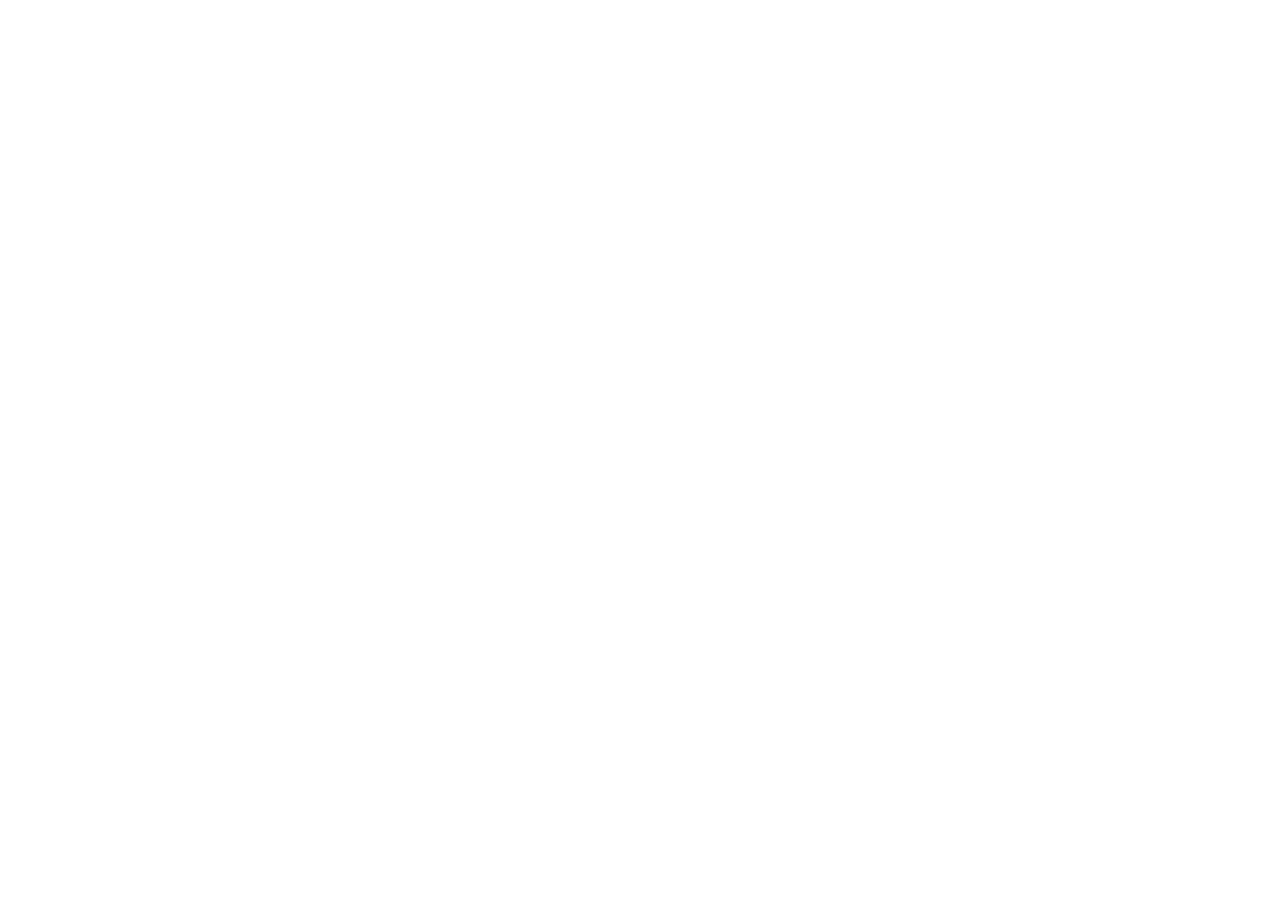
==== index.html @ 602e820c "Ajout de la base du site" ====
<!DOCTYPE html>
<html lang="en">
<head>
    <meta charset="UTF-8">
    <meta name="viewport" content="width=device-width, initial-scale=1.0">
    <title>Accueil</title>
</head>
<body>
    
</body>
</html>
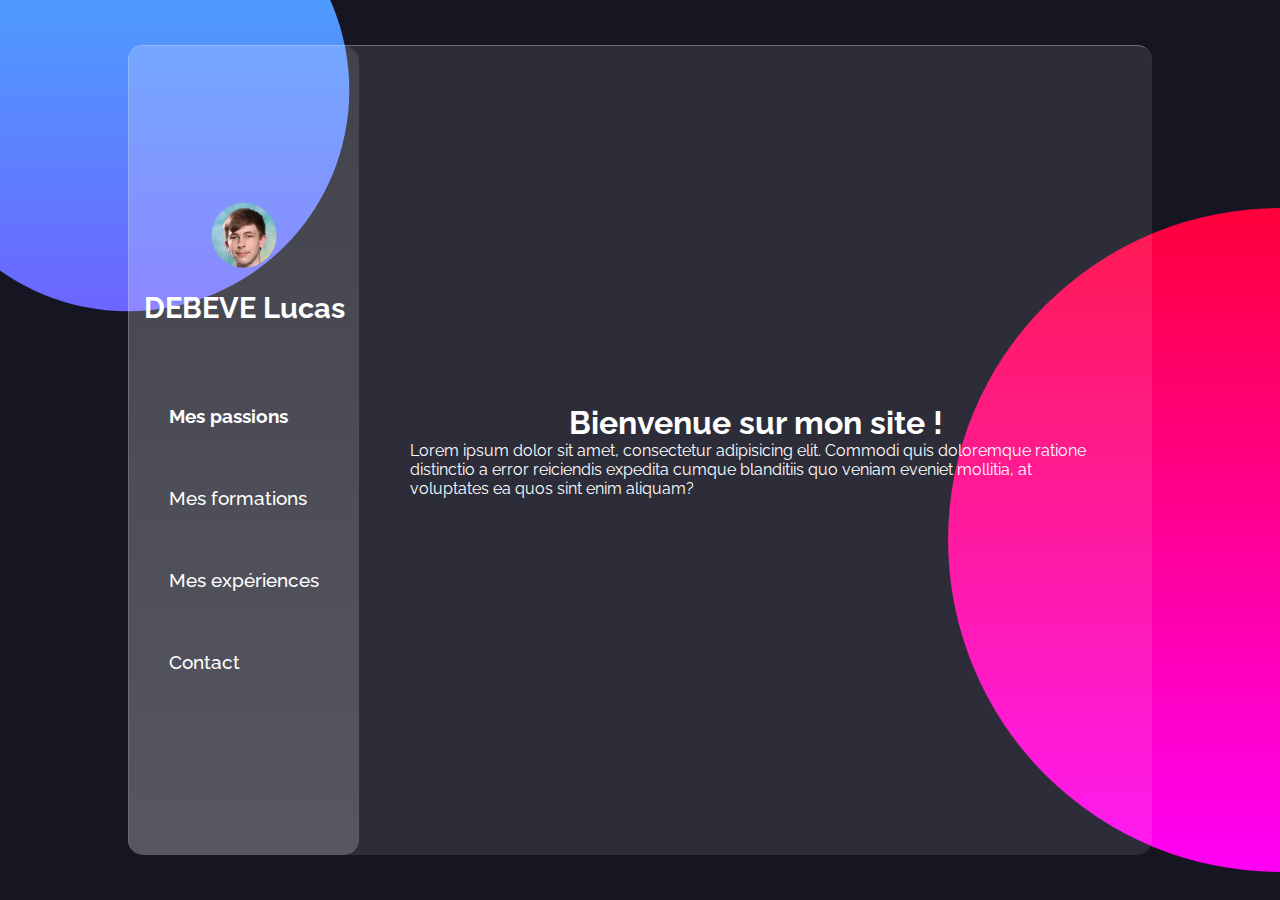
==== commit b3aeb505: "Premiers ajouts" ====
--- a/index.html
+++ b/index.html
@@ -1,11 +1,38 @@
 <!DOCTYPE html>
 <html lang="en">
+
 <head>
     <meta charset="UTF-8">
     <meta name="viewport" content="width=device-width, initial-scale=1.0">
+    <link href="css/style.css" rel="stylesheet">
     <title>Accueil</title>
 </head>
+
 <body>
-    
+    <div class="glass-panel">
+        <div class="side-panel">
+            <img src="img/photoId.jpg" alt="photo de moi">
+            <h2>DEBEVE Lucas</h2>
+            <nav>
+                <ul>
+                    <li class="active"><a href="#">Mes passions</a></li>
+                    <li><a href="#">Mes formations</a></li>
+                    <li><a href="#">Mes expériences</a></li>
+                    <li><a href="#">Contact</a></li>
+                </ul>
+            </nav>
+        </div>
+        <div class="content-panel">
+            <h1>Bienvenue sur mon site !</h1>
+            <p>Lorem ipsum dolor sit amet, consectetur 
+                adipisicing elit. Commodi quis doloremque 
+                ratione distinctio a error reiciendis 
+                expedita cumque blanditiis quo veniam 
+                eveniet mollitia, at voluptates ea quos 
+                sint enim aliquam?</p>
+        </div>
+    </div>
+
 </body>
+
 </html>--- a/css/style.css
+++ b/css/style.css
@@ -0,0 +1,110 @@
+@import url('https://fonts.googleapis.com/css2?family=Raleway:wght@300;400;700&display=swap');
+
+* {
+    margin: 0;
+    padding: 0;
+    box-sizing: border-box;
+    font-family: "Raleway", sans-serif;
+}
+
+body {
+    display: flex;
+    justify-content: center;
+    align-items: center;
+    min-height: 100vh;
+    background: #161623;
+}
+
+body::before {
+    content: '';
+    position: absolute;
+    top: 0;
+    left: 0;
+    height: 100%;
+    width: 100%;
+    background: linear-gradient(#f00, #f0f);
+    clip-path: circle(30% at right 60%);
+    z-index: -1;
+}
+
+body::after {
+    content: '';
+    position: absolute;
+    top: 0;
+    left: 0;
+    height: 100%;
+    width: 100%;
+    background: linear-gradient(rgb(79, 155, 255), rgb(162, 0, 255));
+    clip-path: circle(20% at 10% 10%);
+    z-index: -1;
+}
+
+.glass-panel
+{
+    width:80vw;
+    height:90vh;
+    background: rgba(255, 255, 255, 0.1);
+    border-radius: 15px;
+    border-left: 1px rgba(255, 255, 255, 0.3) solid;
+    border-top: 1px rgba(255, 255, 255, 0.3) solid;
+    display: flex;
+    flex-direction: row;
+    align-items: center;
+    justify-content: center;
+}
+.side-panel
+{
+    position: relative;
+    top: 0;
+    left: 0;
+    min-width: 200px;
+    max-width: 400px;
+    width:30%;
+    height: 100%;
+    background: linear-gradient(rgba(255, 255, 255, 0.1),rgba(255,255,255,0.2));
+    border-radius: 15px;
+    display: flex;
+    flex-direction: column;
+    justify-content: center;
+    align-items: center;
+    color: white;
+}
+.side-panel img
+{
+    width:30%;
+    clip-path: circle(40% at 50% 40% );
+}
+.side-panel h2
+{
+    margin: 0 0 50px 0;
+    font-size: 1.8em;
+
+}
+.side-panel ul li
+{
+    list-style: none;
+    padding: 30px 0px;
+    font-size: 1.2em;
+}
+.side-panel ul li.active a
+{
+    font-weight: 700;
+}
+
+.side-panel ul li a
+{
+    color: white;
+    text-decoration: none;
+    font-weight: 500;
+}
+.content-panel
+{
+    display: flex;
+    flex-direction: column;
+    justify-content: center;
+    align-items: center;
+    width: 100%;
+    height: 100%;
+    padding: 5%;
+    color: white;
+}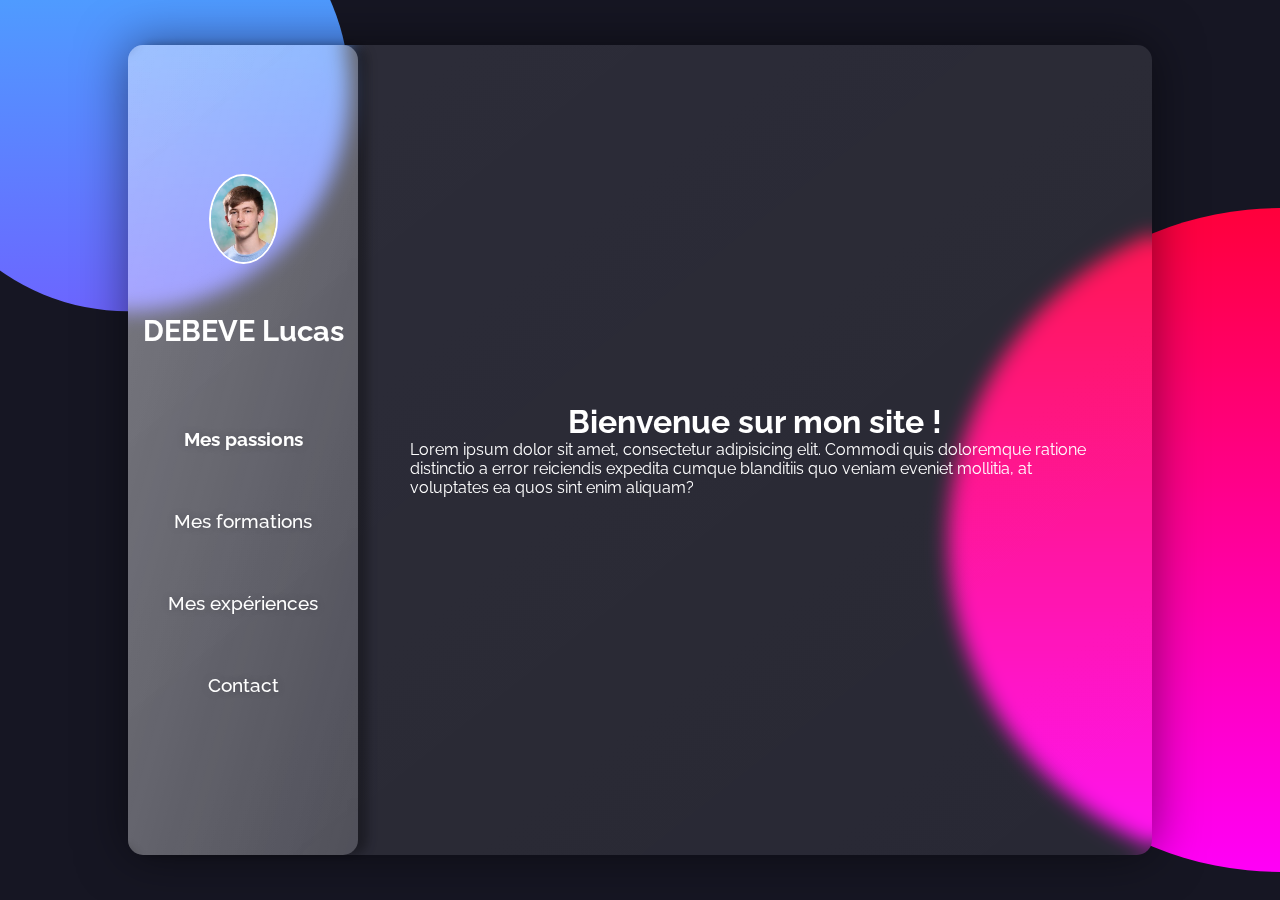
==== commit d2ebb332: "Modifications visuelles" ====
--- a/index.html
+++ b/index.html
@@ -33,6 +33,7 @@
         </div>
     </div>
 
+    <script src="js/script.js"></script>
 </body>
 
 </html>--- a/css/style.css
+++ b/css/style.css
@@ -43,14 +43,15 @@
 {
     width:80vw;
     height:90vh;
-    background: rgba(255, 255, 255, 0.1);
+    background: linear-gradient(to right bottom,
+        rgba(255, 255, 255, 0.1),rgba(255,255,255,0.08));
     border-radius: 15px;
-    border-left: 1px rgba(255, 255, 255, 0.3) solid;
-    border-top: 1px rgba(255, 255, 255, 0.3) solid;
     display: flex;
     flex-direction: row;
     align-items: center;
     justify-content: center;
+    backdrop-filter: blur(10px);
+    box-shadow: 0 0 50px rgba(0, 0, 0, 0.5);
 }
 .side-panel
 {
@@ -61,30 +62,35 @@
     max-width: 400px;
     width:30%;
     height: 100%;
-    background: linear-gradient(rgba(255, 255, 255, 0.1),rgba(255,255,255,0.2));
+    background: linear-gradient(to right bottom,
+        rgba(255, 255, 255, 0.3),rgba(255,255,255,0.1));
     border-radius: 15px;
     display: flex;
     flex-direction: column;
     justify-content: center;
     align-items: center;
     color: white;
+    backdrop-filter: blur(5px);
+    box-shadow: 10px 0px 10px rgba(0, 0, 0, 0.3);
 }
 .side-panel img
 {
     width:30%;
-    clip-path: circle(40% at 50% 40% );
+    border-radius: 100%;
+    border: 2px white solid;
 }
 .side-panel h2
 {
-    margin: 0 0 50px 0;
+    margin: 50px 0 50px 0;
     font-size: 1.8em;
-
+    text-align: center;
 }
 .side-panel ul li
 {
     list-style: none;
     padding: 30px 0px;
     font-size: 1.2em;
+    text-align: center;
 }
 .side-panel ul li.active a
 {
@@ -96,6 +102,8 @@
     color: white;
     text-decoration: none;
     font-weight: 500;
+    min-width: 300px;
+    text-shadow: 0 0 10px rgba(0, 0, 0, 0.2);
 }
 .content-panel
 {
@@ -107,4 +115,12 @@
     height: 100%;
     padding: 5%;
     color: white;
+}
+
+.side-panel ul li a::before
+{
+    content:'';
+    width: 20px;
+    height:20px;
+    background-color: #f00;
 }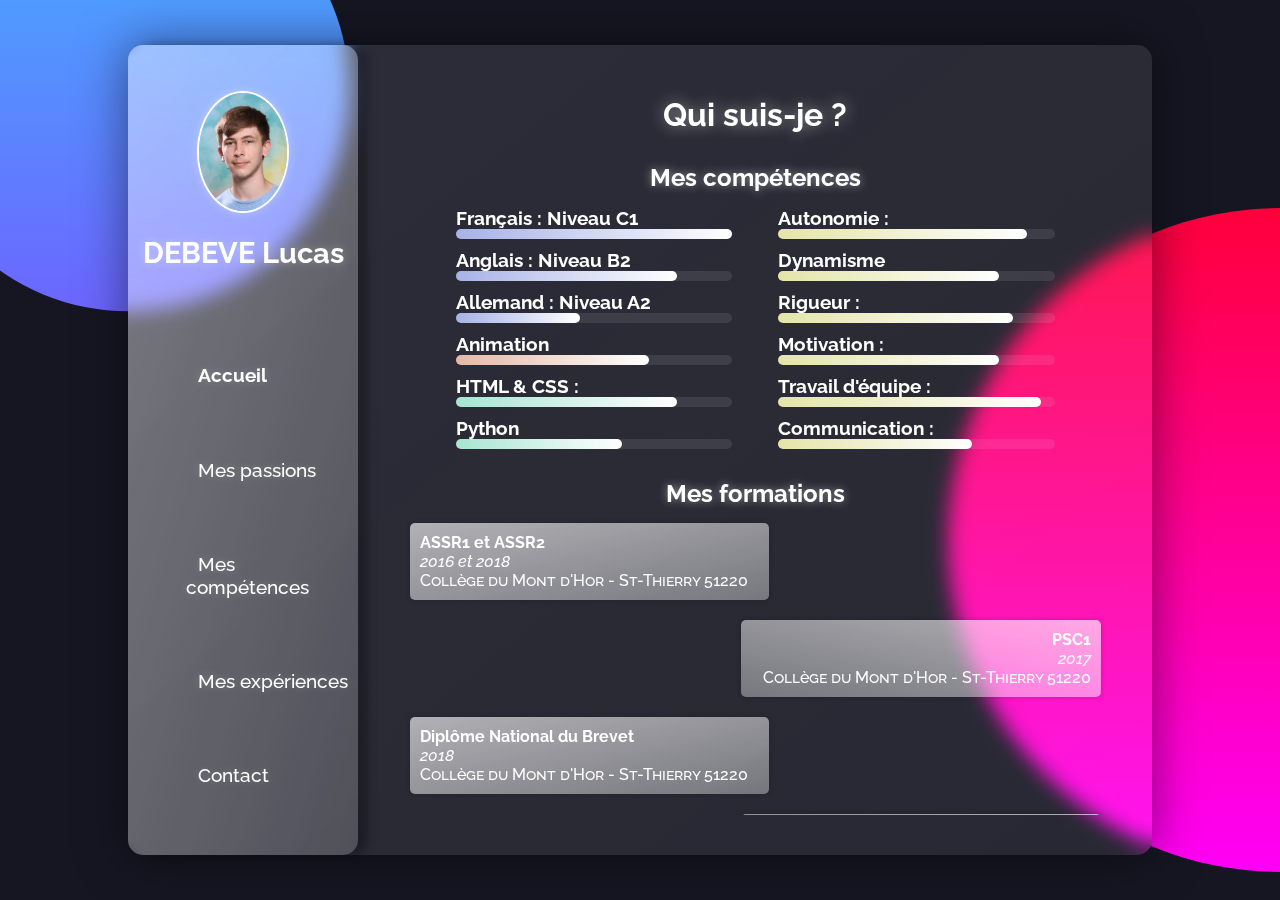
==== commit d143f502: "Ajout de la page accueil" ====
--- a/index.html
+++ b/index.html
@@ -4,8 +4,12 @@
 <head>
     <meta charset="UTF-8">
     <meta name="viewport" content="width=device-width, initial-scale=1.0">
+    <title>Dashboard</title>
+    <link rel="icon" href="img/cube.ico" />
     <link href="css/style.css" rel="stylesheet">
-    <title>Accueil</title>
+    <link rel="stylesheet" href="https://cdnjs.cloudflare.com/ajax/libs/font-awesome/6.2.0/css/all.min.css"
+        integrity="sha512-xh6O/CkQoPOWDdYTDqeRdPCVd1SpvCA9XXcUnZS2FmJNp1coAFzvtCN9BmamE+4aHK8yyUHUSCcJHgXloTyT2A=="
+        crossorigin="anonymous" referrerpolicy="no-referrer" />
 </head>
 
 <body>
@@ -15,21 +19,128 @@
             <h2>DEBEVE Lucas</h2>
             <nav>
                 <ul>
-                    <li class="active"><a href="#">Mes passions</a></li>
-                    <li><a href="#">Mes formations</a></li>
-                    <li><a href="#">Mes expériences</a></li>
-                    <li><a href="#">Contact</a></li>
+                    <li class="active"><a href="index.html"><i class="fa-solid fa-house-user"></i> Accueil</a></li>
+                    <li><a href="#"><i class="fa-solid fa-heart"></i> Mes passions</a></li>
+                    <li><a href="#"><i class="fa-solid fa-book-open"></i> Mes compétences</a></li>
+                    <li><a href="#"><i class="fa-solid fa-briefcase"></i> Mes expériences</a></li>
+                    <li><a href="contact.html"><i class="fa-regular fa-id-card"></i> Contact</a></li>
                 </ul>
             </nav>
         </div>
         <div class="content-panel">
-            <h1>Bienvenue sur mon site !</h1>
-            <p>Lorem ipsum dolor sit amet, consectetur 
-                adipisicing elit. Commodi quis doloremque 
-                ratione distinctio a error reiciendis 
-                expedita cumque blanditiis quo veniam 
-                eveniet mollitia, at voluptates ea quos 
-                sint enim aliquam?</p>
+            <h1>Qui suis-je ?</h1>
+            <div class="cv">
+                <div class="competences">
+                    <h2>Mes compétences</h1>
+                        <div>
+                            <h3>Français : Niveau C1</h3>
+                            <div class="container">
+                                <div class="francais"></div>
+                            </div>
+                            <h3>Anglais : Niveau B2</h3>
+                            <div class="container">
+                                <div class="anglais"></div>
+                            </div>
+                            <h3>Allemand : Niveau A2</h3>
+                            <div class="container">
+                                <div class="allemand"></div>
+                            </div>
+                            <h3>Animation</h3>
+                            <div class="container">
+                                <div class="animation"></div>
+                            </div>
+                            <h3>HTML & CSS :</h3>
+                            <div class="container">
+                                <div class="htmlCss"></div>
+                            </div>
+                            <h3>Python</h3>
+                            <div class="container">
+                                <div class="python"></div>
+                            </div>
+                        </div>
+                        <div>
+                            <h3>Autonomie :</h3>
+                            <div class="container">
+                                <div class="autonomie"></div>
+                            </div>
+                            <h3>Dynamisme</h3>
+                            <div class="container">
+                                <div class="dynamisme"></div>
+                            </div>
+                            <h3>Rigueur :</h3>
+                            <div class="container">
+                                <div class="rigueur"></div>
+                            </div>
+                            <h3>Motivation :</h3>
+                            <div class="container">
+                                <div class="motivation"></div>
+                            </div>
+                            <h3>Travail d'équipe :</h3>
+                            <div class="container">
+                                <div class="teamPlay"></div>
+                            </div>
+                            <h3>Communication :</h3>
+                            <div class="container">
+                                <div class="communication"></div>
+                            </div>
+                        </div>
+                </div>
+                <div class="formations">
+                    <h2>Mes formations</h1>
+                        <ul>
+                            <li>ASSR1 et ASSR2 <p class="date">2016 et 2018</p>
+                                <p class="lieu">Collège du Mont d'Hor - St-Thierry 51220</p>
+                            </li>
+                            <li class="droite">PSC1 <p class="date">2017</p>
+                                <p class="lieu">Collège du Mont d'Hor - St-Thierry 51220</p>
+                            </li>
+                            <li>Diplôme National du Brevet <p class="date">2018</p>
+                                <p class="lieu">Collège du Mont d'Hor - St-Thierry 51220</p>
+                            </li>
+                            <li class="droite">Brevet d'Initiation à l'Aéronautique <p class="date">2021</p>
+                                <p class="lieu">Lycée Clémenceau - Reims 51100</p>
+                            </li>
+                            <li>Baccalauréat général <p class="date">2021</p>
+                                <p class="lieu">Lycée Roosevelt - Reims 51100</p>
+                            </li>
+                            <li class="droite">1 année en école d'ingénieur <p class="date">2021-2022</p>
+                                <p class="lieu">IPSA Toulouse</p>
+                            </li>
+                            <li>BAFA 1 <p class="date">2022</p>
+                                <p class="lieu">UFCV</p>
+                            </li>
+                            <li class="droite">Permis BVA <p class="date">2022</p>
+                                <p class="lieu">Mediatech Auto-ecole - Reims 51100</p>
+                            </li>
+                            <li>BUT Informatique <p class="date">2022-...</p>
+                                <p class="lieu">IUT Reims-Chalons-Charleville - Reims 51100</p>
+                            </li>
+
+                        </ul>
+                </div>
+                <div class="centreI">
+                    <h2>Mes centres d'intérêt</h1>
+                        <h3>J'aime : </h3>
+                        <ul>
+                            <li>Les nouvelles technologies</li>
+                            <li class="droite">L'informatique</li>
+                            <li>L'animation socio-culturelle</li>
+                            <li class="droite">Le cinéma</li>
+                            <li>Le sport</li>
+                            <li class="droite">Voyager</li>
+                            <li>M'impliquer dans des associations</li>
+                        </ul>
+                </div>
+                <div class="xp">
+                    <h2>Mes expériences professionnelles</h1>
+                        <ul>
+                            <li>Vendangeur <p class="date">4 jours en 2022</p>
+                            </li>
+                            <li class="droite">Stagiaire au Planétarium de Reims <p class="date">Janvier 2018</p>
+                            </li>
+                        </ul>
+                </div>
+            </div>
         </div>
     </div>
 
--- a/css/style.css
+++ b/css/style.css
@@ -67,7 +67,7 @@
     border-radius: 15px;
     display: flex;
     flex-direction: column;
-    justify-content: center;
+    justify-content: space-around;
     align-items: center;
     color: white;
     backdrop-filter: blur(5px);
@@ -75,22 +75,37 @@
 }
 .side-panel img
 {
-    width:30%;
+    margin-top: 20%;
+    width:40%;
     border-radius: 100%;
     border: 2px white solid;
+    box-shadow: 0 0 10px rgba(255, 255, 255, 0.3);
 }
 .side-panel h2
 {
-    margin: 50px 0 50px 0;
     font-size: 1.8em;
     text-align: center;
+    margin: 10% 0 10% 0;
+    text-shadow: 0 0 10px rgba(255, 255, 255, 0.3);
+}
+.side-panel nav
+{
+    height: 80%;
+    width:100%;
+}
+
+.side-panel ul
+{
+    display: flex;
+    flex-direction: column;
+    justify-content: space-evenly;
+    height: 100%;
 }
 .side-panel ul li
 {
     list-style: none;
-    padding: 30px 0px;
     font-size: 1.2em;
-    text-align: center;
+    padding-left: 25% ;
 }
 .side-panel ul li.active a
 {
@@ -102,25 +117,221 @@
     color: white;
     text-decoration: none;
     font-weight: 500;
-    min-width: 300px;
-    text-shadow: 0 0 10px rgba(0, 0, 0, 0.2);
+    text-shadow: 0 0 10px rgba(255, 255, 255, 0.2);
+}
+.side-panel ul li a i
+{
+    font-size: 1.2em;
+    margin-right: 7%;
 }
 .content-panel
 {
     display: flex;
     flex-direction: column;
+    justify-content: flex-start;
+    align-items: center;
+    width: 100%;
+    height: 90%;
+    margin-top: 5%;
+    margin-bottom: 5%;
+    padding: 0 5%;
+    color: white;
+    overflow: hidden;
+    overflow-y: scroll;
+    scrollbar-color: rgb(240, 16, 16);
+}
+
+div::-webkit-scrollbar
+{
+    width: 0.8em;
+}
+div::-webkit-scrollbar-thumb
+{
+    background: linear-gradient(to top, #808080,rgb(201, 201, 201));
+    background-attachment: fixed;
+    border-radius: 5px;
+}
+
+.content-panel .cv
+{
+    width: 100%;
+    height: 100%;
+    display: flex;
+    flex-direction: column;
+    justify-content: space-between;
+}
+
+.content-panel .cv > div
+{
+    width: 100%;
+}
+
+.content-panel h1
+{
+    text-align: center;
+    margin-top: 10px;
+    text-shadow: 0 0 15px rgba(255, 255, 255, 0.5);  
+}
+.content-panel .cv h2
+{
+    text-align: center;
+    margin: 20px 0 5px 0;
+    text-shadow: 0 0 10px rgba(255, 255, 255, 0.5);
+}
+
+.content-panel .cv ul
+{
+    width: 100%;
+    display: flex;
+    flex-direction: column;
+    align-items: flex-start;
+}
+
+.content-panel .cv li
+{
+    color:white;
+    list-style-type: none;
+    margin: 10px 0;
+    backdrop-filter: blur(5px);
+    background:linear-gradient(to left top, rgba(255,255,255,0.3),rgba(255,255,255,0.6));
+    padding: 10px;
+    width: 52%;
+    border-radius: 5px;
+    font-weight: 700;
+    box-shadow: 0 0 5px rgba(0, 0, 0, 0.2);
+}
+.content-panel .cv li .date
+{
+    font-weight: 500;
+    font-style: italic;
+}
+.content-panel .cv li .lieu
+{
+    font-weight: 500;
+    font-variant: small-caps;
+}
+.content-panel .cv .droite
+{
+    background:linear-gradient(to right top, rgba(255,255,255,0.3),rgba(255,255,255,0.6));
+    align-self: flex-end;
+    text-align: end;
+}
+
+.competences
+{
+    display: flex;
+    flex-direction: row;
+    justify-content: space-evenly;
+    align-items: center;
+    flex-wrap: wrap;
+}
+.competences h2
+{
+    width: 100%;
+    padding: 10px;
+}
+
+.competences > div
+{
+    width: 40%;
+}
+
+.competences .container
+{
+    display: flex;
+    flex-direction: column;
     justify-content: center;
-    align-items: center;
-    width: 100%;
-    height: 100%;
-    padding: 5%;
-    color: white;
-}
-
-.side-panel ul li a::before
-{
-    content:'';
-    width: 20px;
-    height:20px;
-    background-color: #f00;
+    align-items: flex-start;
+    height: 10px;
+    width: 100%;
+    background-color: rgba(240,240,240,0.1);
+    border-radius: 5px;
+    margin-bottom: 10px;
+}
+
+
+
+.francais
+{
+    width: 100%;
+    height: 10px;
+    background: linear-gradient(to left, #fff,rgba(183, 196, 255, 0.867));
+    border-radius: 5px;
+}
+.anglais
+{
+    width: 80%;
+    height: 10px;
+    background: linear-gradient(to left, #fff,rgba(183, 196, 255, 0.867));
+    border-radius: 5px;
+}
+.allemand
+{
+    width: 45%;
+    height: 10px;
+    background: linear-gradient(to left, #fff,rgba(183, 196, 255, 0.867));
+    border-radius: 5px;
+}
+.motivation
+{
+    width: 80%;
+    height: 10px;
+    background: linear-gradient(to left, #fff,rgba(254, 255, 183, 0.867));
+    border-radius: 5px;
+}
+.teamPlay
+{
+    width: 95%;
+    height: 10px;
+    background: linear-gradient(to left, #fff,rgba(254, 255, 183, 0.867));
+    border-radius: 5px;
+}
+.communication
+{
+    width: 70%;
+    height: 10px;
+    background: linear-gradient(to left, #fff,rgba(254, 255, 183, 0.867));
+    border-radius: 5px;
+}
+.autonomie
+{
+    width: 90%;
+    height: 10px;
+    background: linear-gradient(to left, #fff,rgba(254, 255, 183, 0.867));
+    border-radius: 5px;
+}
+.animation
+{
+    width: 70%;
+    height: 10px;
+    background: linear-gradient(to left, #fff,rgba(255, 203, 183, 0.867));
+    border-radius: 5px;
+}
+.rigueur
+{
+    width: 85%;
+    height: 10px;
+    background: linear-gradient(to left, #fff,rgba(254, 255, 183, 0.867));
+    border-radius: 5px;
+}
+.htmlCss
+{
+    width: 80%;
+    height: 10px;
+    background: linear-gradient(to left, #fff,rgba(183, 255, 231, 0.867));
+    border-radius: 5px;
+}
+.dynamisme
+{
+    width: 80%;
+    height: 10px;
+    background: linear-gradient(to left, #fff,rgba(254, 255, 183, 0.867));
+    border-radius: 5px;
+}
+.python
+{
+    width: 60%;
+    height: 10px;
+    background: linear-gradient(to left, #fff,rgba(183, 255, 231, 0.867));
+    border-radius: 5px;
 }